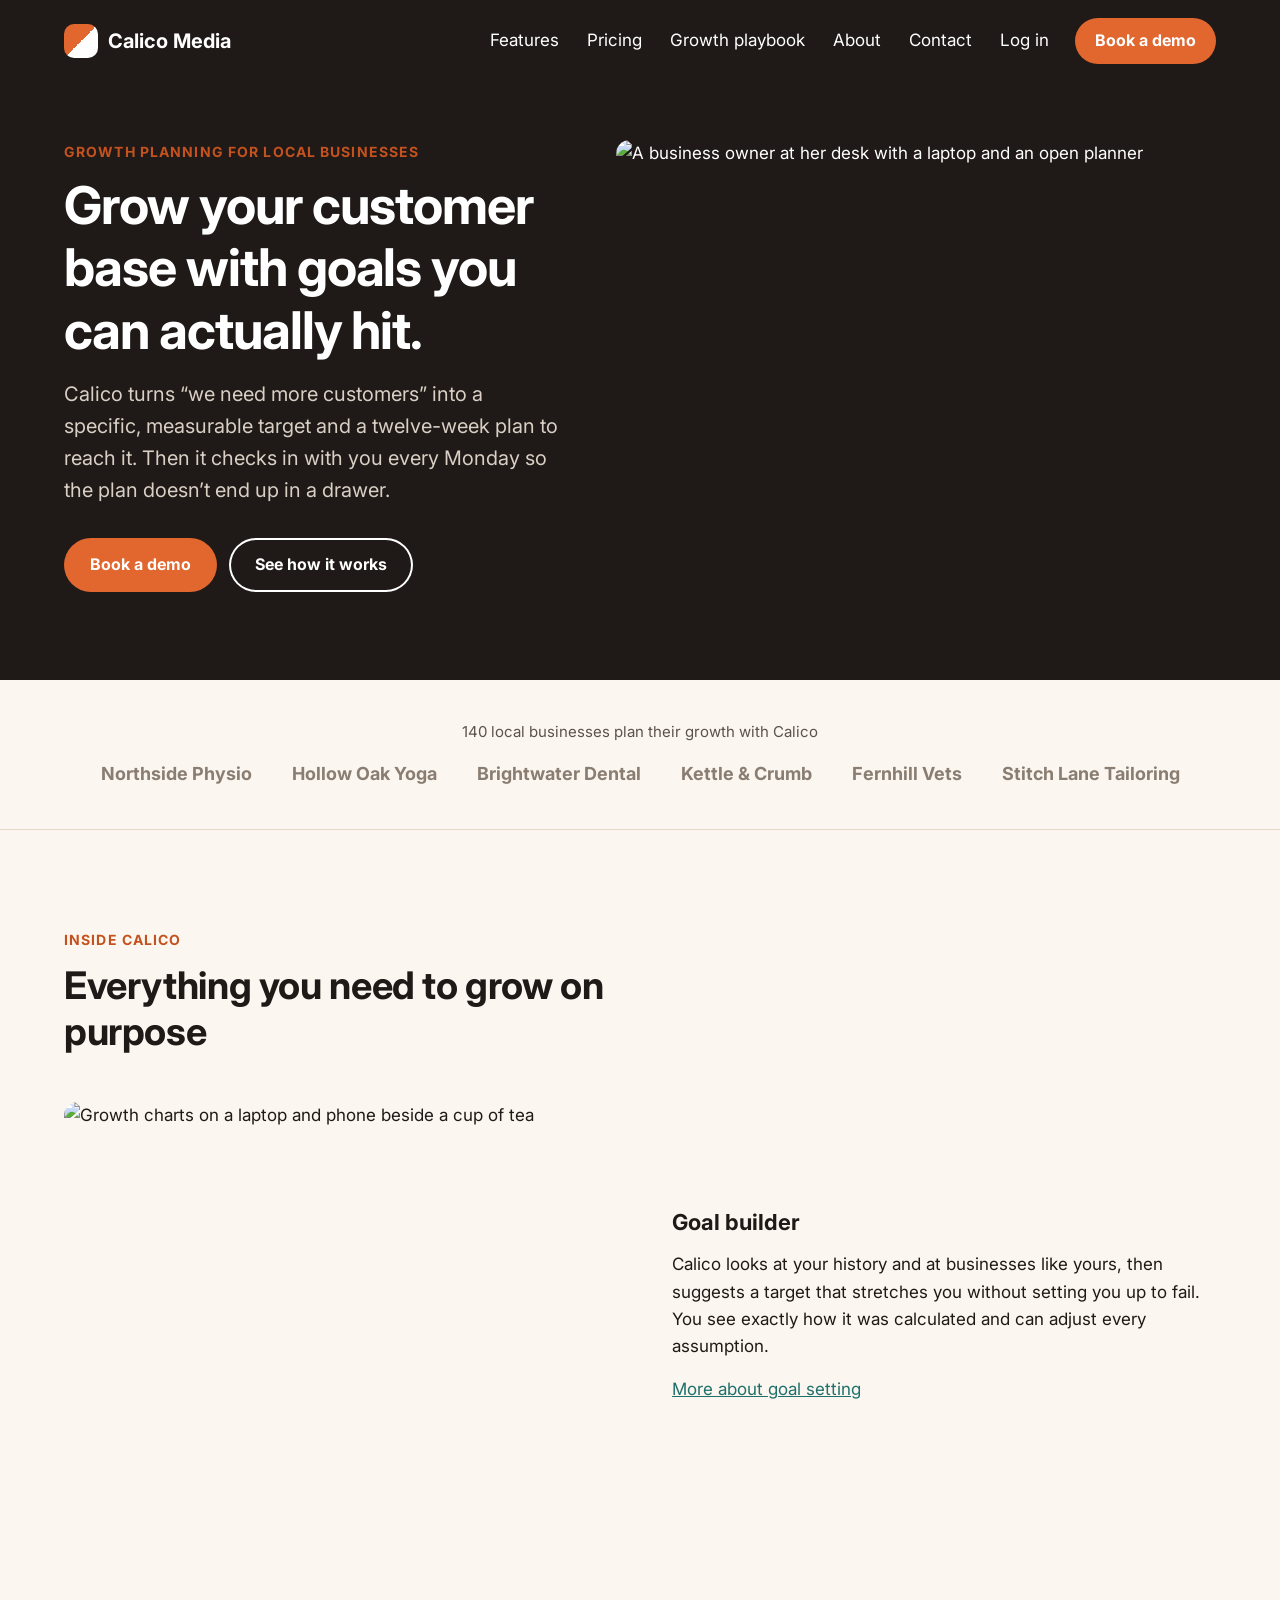
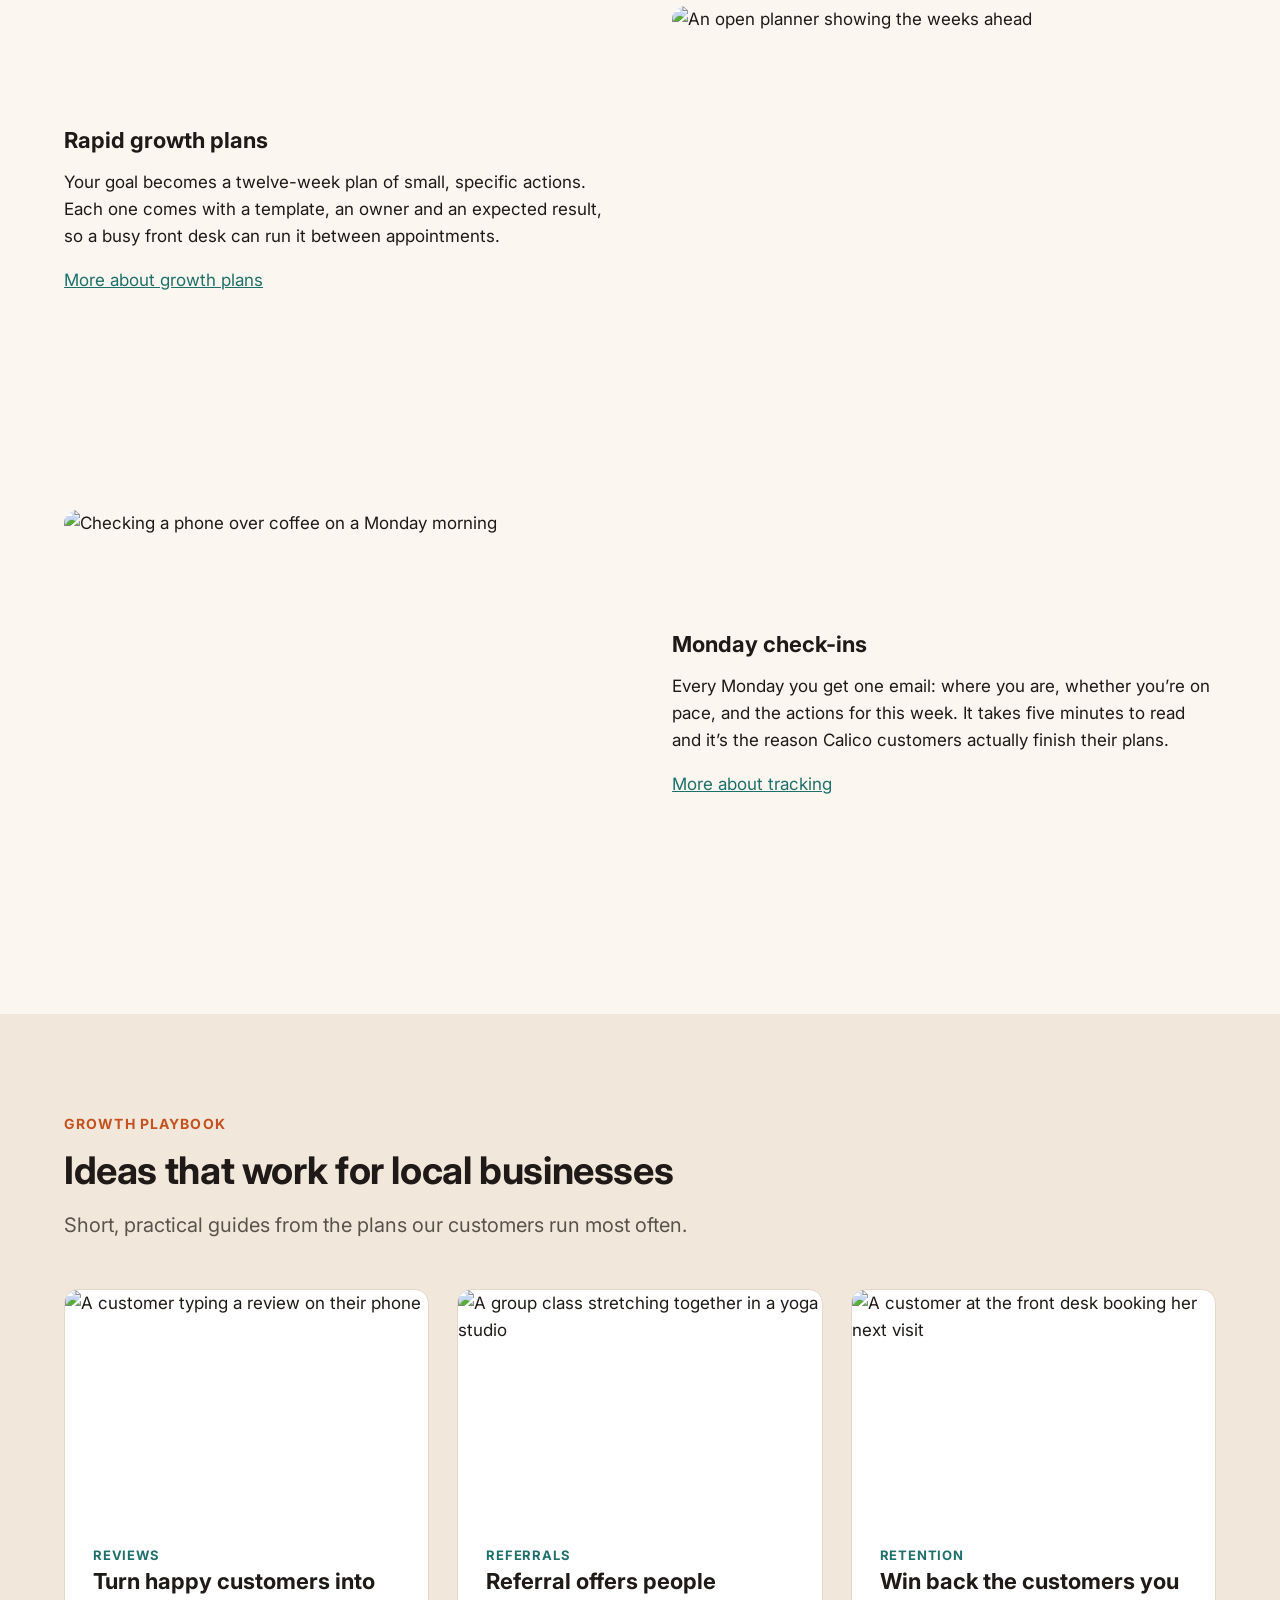
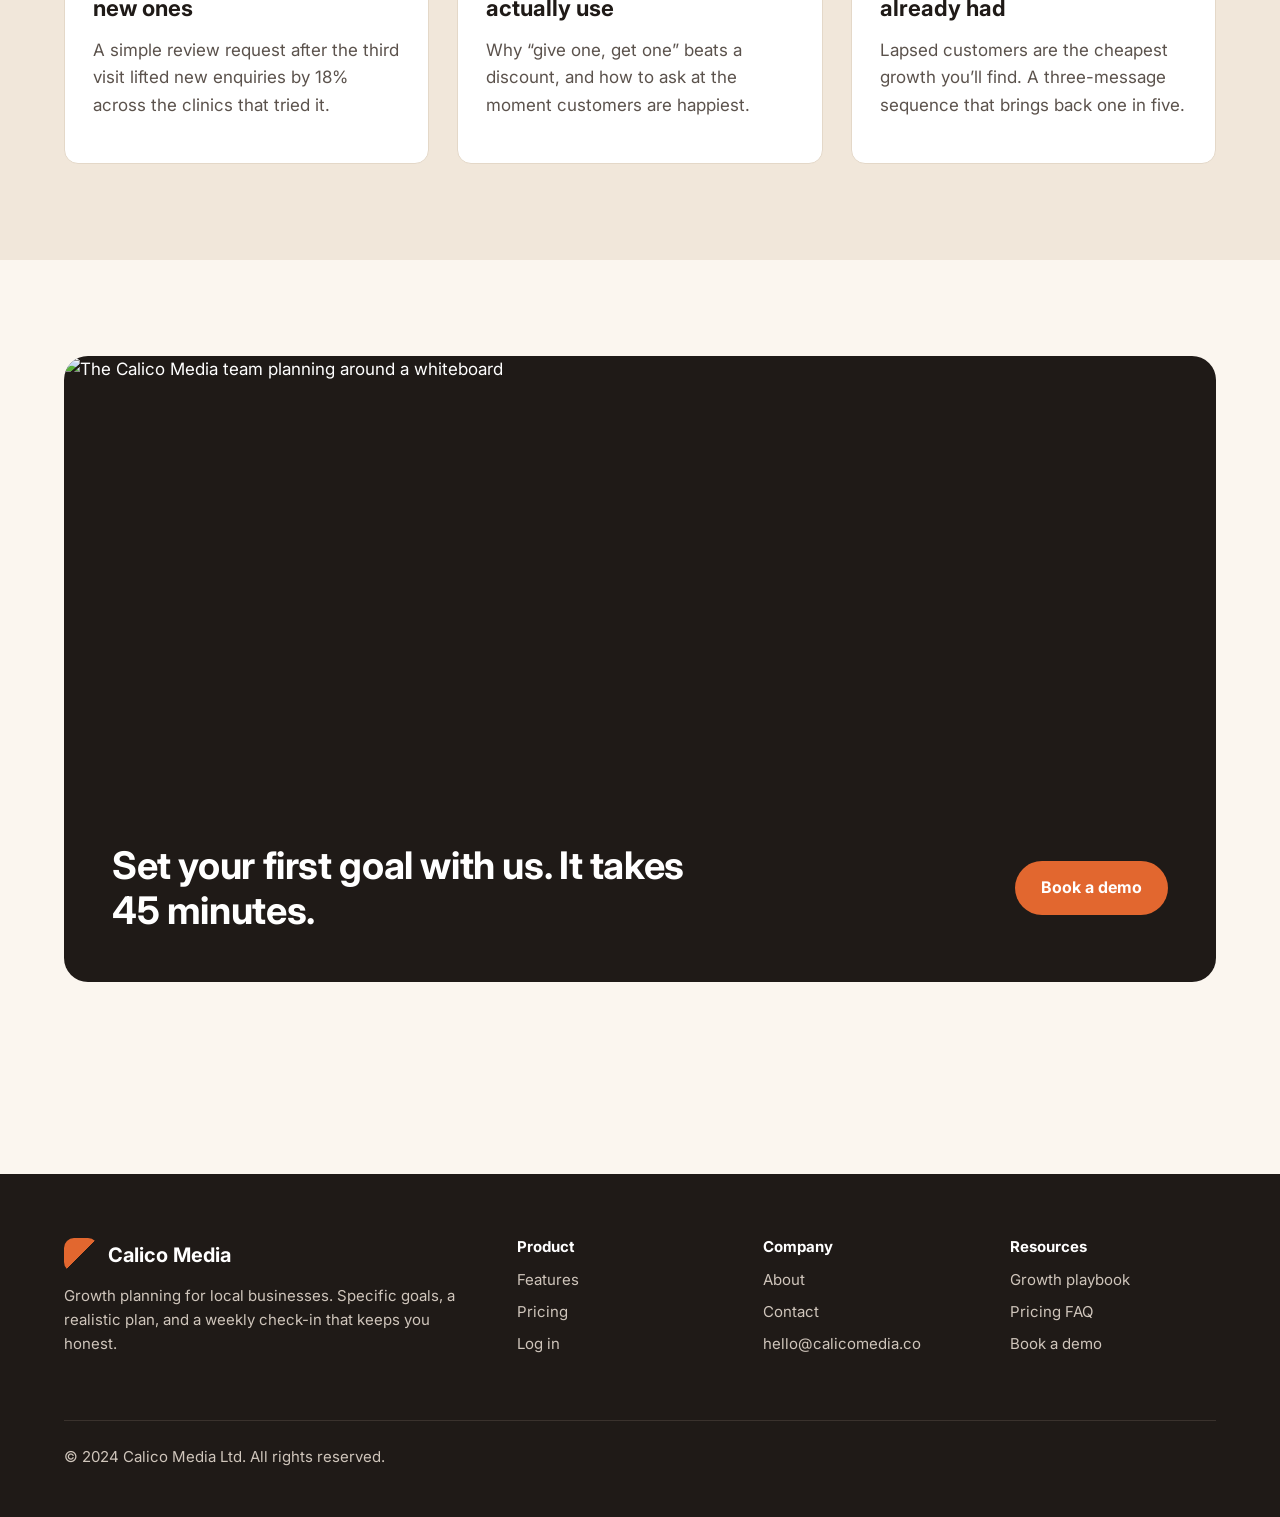
==== public/index.html @ ca972886 "fixed responsive" ====
<!DOCTYPE html>
<html lang="en">

<head>
  <meta charset="utf-8">
  <meta name="viewport" content="width=device-width, initial-scale=1">
  <title>Calico Media | Growth planning for local businesses</title>
  <meta name="description"
    content="Calico helps local businesses grow their customer base with specific, measurable, realistic goals and a rapid growth plan you can run every week.">
  <link rel="preconnect" href="https://fonts.googleapis.com">
  <link rel="preconnect" href="https://fonts.gstatic.com" crossorigin>
  <link href="https://fonts.googleapis.com/css2?family=Inter:wght@100;200;300;400;500;600;700;800;900&display=swap"
    rel="stylesheet">
  <link rel="stylesheet" href="css/styles.css">
</head>

<body>
  <header class="site-header site-header--home">
    <div class="container">
      <a class="logo" href="index.html"><span class="logo-mark"></span>Calico Media</a>
      <nav aria-label="Main">
        <ul class="nav-links">
          <li><a href="features.html">Features</a></li>
          <li><a href="pricing.html">Pricing</a></li>
          <li><a href="#playbook">Growth playbook</a></li>
          <li><a href="about.html">About</a></li>
          <li><a href="contact.html">Contact</a></li>
          <li><a href="https://app.calicomedia.co/login">Log in</a></li>
          <li><a class="btn" href="contact.html">Book a demo</a></li>
        </ul>
        <button class="btn__menu" onclick="openMenu()">
          <svg xmlns="http://www.w3.org/2000/svg" width="24" height="24" viewBox="0 0 24 24" fill="none"
            stroke="currentColor" stroke-width="2" stroke-linecap="round" stroke-linejoin="round"
            class="btn__menu--svg">
            <line x1="3" y1="12" x2="21" y2="12"></line>
            <line x1="3" y1="6" x2="21" y2="6"></line>
            <line x1="3" y1="18" x2="21" y2="18"></line>
          </svg>
        </button>
      </nav>
      <div class="menu">
        <button class="btn__menu btn__menu--close" onclick="closeMenu()">
          <svg xmlns="http://www.w3.org/2000/svg" width="24" height="24" viewBox="0 0 24 24" fill="none"
            stroke="currentColor" stroke-width="2" stroke-linecap="round" stroke-linejoin="round"
            class="light___StyledCloseIcon-lj69nl-14 fASujC">
            <line x1="18" y1="6" x2="6" y2="18"></line>
            <line x1="6" y1="6" x2="18" y2="18"></line>
          </svg>
        </button>
        <div class="menu__links">
          <a href="#Features" class="menu__link" onclick="closeMenu()">Features</a>
          <a href="#pricing" class="menu__link" onclick="closeMenu()">Pricing</a>
          <a href="#playbook" class="menu__link" onclick="closeMenu()">Growth playbook</a>
          <a href="#contact__us" class="menu__link" onclick="closeMenu()">Contact</a>
          <a href="https://app.calicomedia.co/login" class="menu__link" onclick="closeMenu()">Log in</a>
          <a href="#Book a demo" class="menu__link menu__link--primary" onclick="closeMenu()">Book a demo</a>
        </div>
        </nav>
      </div>
  </header>

  <main>
    <section class="hero">
      <div class="container hero-inner">
        <div class="hero-text">
          <span class="eyebrow">Growth planning for local businesses</span>
          <h1>Grow your customer base with goals you can actually hit.</h1>
          <p class="lead">Calico turns &ldquo;we need more customers&rdquo; into a specific, measurable target and a
            twelve-week plan to reach it. Then it checks in with you every Monday so the plan doesn&rsquo;t end up in a
            drawer.</p>
          <div class="hero-actions">
            <a class="btn" href="contact.html">Book a demo</a>
            <a class="btn btn--ghost" href="features.html">See how it works</a>
          </div>
        </div>
        <div class="hero-media">
          <img class="hero-image" src="images/hero-weekly-plan.jpg"
            alt="A business owner at her desk with a laptop and an open planner">
        </div>
      </div>
    </section>

    <section class="trust">
      <div class="container">
        <p>140 local businesses plan their growth with Calico</p>
        <ul class="trust-list">
          <li>Northside Physio</li>
          <li>Hollow Oak Yoga</li>
          <li>Brightwater Dental</li>
          <li>Kettle &amp; Crumb</li>
          <li>Fernhill Vets</li>
          <li>Stitch Lane Tailoring</li>
        </ul>
      </div>
    </section>

    <section class="section">
      <div class="container">
        <div class="section-intro">
          <span class="eyebrow">Inside Calico</span>
          <h2>Everything you need to grow on purpose</h2>
        </div>

        <div class="feature-row">
          <div class="feature-media">
            <img src="images/feature-goal-builder.jpg" alt="Growth charts on a laptop and phone beside a cup of tea">
          </div>
          <div>
            <h3>Goal builder</h3>
            <p>Calico looks at your history and at businesses like yours, then suggests a target that stretches you
              without setting you up to fail. You see exactly how it was calculated and can adjust every assumption.</p>
            <a href="features.html">More about goal setting</a>
          </div>
        </div>

        <div class="feature-row feature-row--reverse">
          <div class="feature-media">
            <img src="images/feature-growth-plan.jpg" alt="An open planner showing the weeks ahead">
          </div>
          <div>
            <h3>Rapid growth plans</h3>
            <p>Your goal becomes a twelve-week plan of small, specific actions. Each one comes with a template, an owner
              and an expected result, so a busy front desk can run it between appointments.</p>
            <a href="features.html">More about growth plans</a>
          </div>
        </div>

        <div class="feature-row">
          <div class="feature-media">
            <img src="images/feature-monday-checkin.jpg" alt="Checking a phone over coffee on a Monday morning">
          </div>
          <div>
            <h3>Monday check-ins</h3>
            <p>Every Monday you get one email: where you are, whether you&rsquo;re on pace, and the actions for this
              week. It takes five minutes to read and it&rsquo;s the reason Calico customers actually finish their
              plans.</p>
            <a href="features.html">More about tracking</a>
          </div>
        </div>
      </div>
    </section>

    <section class="section section--sand" id="playbook">
      <div class="container">
        <div class="section-intro">
          <span class="eyebrow">Growth playbook</span>
          <h2>Ideas that work for local businesses</h2>
          <p class="lead">Short, practical guides from the plans our customers run most often.</p>
        </div>
        <div class="playbook-grid">
          <article class="card">
            <img src="images/playbook-reviews.jpg" alt="A customer typing a review on their phone">
            <div class="card-body">
              <span class="card-tag">Reviews</span>
              <h3>Turn happy customers into new ones</h3>
              <p>A simple review request after the third visit lifted new enquiries by 18% across the clinics that tried
                it.</p>
            </div>
          </article>
          <article class="card">
            <img src="images/playbook-referrals.jpg" alt="A group class stretching together in a yoga studio">
            <div class="card-body">
              <span class="card-tag">Referrals</span>
              <h3>Referral offers people actually use</h3>
              <p>Why &ldquo;give one, get one&rdquo; beats a discount, and how to ask at the moment customers are
                happiest.</p>
            </div>
          </article>
          <article class="card">
            <img src="images/playbook-rebooking.jpg" alt="A customer at the front desk booking her next visit">
            <div class="card-body">
              <span class="card-tag">Retention</span>
              <h3>Win back the customers you already had</h3>
              <p>Lapsed customers are the cheapest growth you&rsquo;ll find. A three-message sequence that brings back
                one in five.</p>
            </div>
          </article>
        </div>
      </div>
    </section>

    <section class="section">
      <div class="container">
        <div class="cta-band">
          <img src="images/team-workshop.jpg" alt="The Calico Media team planning around a whiteboard">
          <div class="cta-body">
            <h2>Set your first goal with us. It takes 45 minutes.</h2>
            <a class="btn" href="contact.html">Book a demo</a>
          </div>
        </div>
      </div>
    </section>
  </main>

  <footer class="site-footer">
    <div class="container">
      <div class="footer-grid">
        <div>
          <a class="logo" href="index.html"><span class="logo-mark"></span>Calico Media</a>
          <p>Growth planning for local businesses. Specific goals, a realistic plan, and a weekly check-in that keeps
            you honest.</p>
        </div>
        <div>
          <h4>Product</h4>
          <ul>
            <li><a href="features.html">Features</a></li>
            <li><a href="pricing.html">Pricing</a></li>
            <li><a href="https://app.calicomedia.co/login">Log in</a></li>
          </ul>
        </div>
        <div>
          <h4>Company</h4>
          <ul>
            <li><a href="about.html">About</a></li>
            <li><a href="contact.html">Contact</a></li>
            <li><a href="mailto:hello@calicomedia.co">hello@calicomedia.co</a></li>
          </ul>
        </div>
        <div>
          <h4>Resources</h4>
          <ul>
            <li><a href="index.html#playbook">Growth playbook</a></li>
            <li><a href="pricing.html#faq">Pricing FAQ</a></li>
            <li><a href="contact.html">Book a demo</a></li>
          </ul>
        </div>
      </div>
      <div class="footer-bottom">
        <p>&copy; 2024 Calico Media Ltd. All rights reserved.</p>
      </div>
    </div>
  </footer>
  <script src="js/contact.js"></script>
</body>
</html>
---- public/css/styles.css ----
/* Calico Media marketing site */

:root {
  --ink: #1f1a17;
  --ink-soft: #5b524c;
  --cream: #fbf6ef;
  --sand: #f1e7da;
  --white: #ffffff;
  --orange: #e2672f;
  --orange-dark: #c4521f;
  --teal: #1f6f6b;
  --line: #e4d8c8;
  --radius: 14px;
}

*,
*::before,
*::after {
  box-sizing: border-box;
}

body {
  margin: 0;
  font-family:
    "Inter",
    -apple-system,
    BlinkMacSystemFont,
    "Segoe UI",
    sans-serif;
  font-weight: 400;
  font-size: 17px;
  line-height: 1.6;
  color: var(--ink);
  background: var(--cream);
}

h1,
h2,
h3,
h4 {
  font-weight: 700;
  line-height: 1.2;
  margin: 0 0 16px;
}

h1 {
  font-size: 52px;
  letter-spacing: -0.02em;
}

h2 {
  font-size: 38px;
  letter-spacing: -0.01em;
}

h3 {
  font-size: 22px;
}

p {
  margin: 0 0 16px;
}

a {
  color: var(--teal);
}

img {
  max-width: 100%;
}

.container {
  max-width: 1200px;
  margin: 0 auto;
  padding: 0 24px;
}

.section {
  padding: 96px 0;
}

.section--sand {
  background: var(--sand);
}

.eyebrow {
  display: inline-block;
  font-size: 14px;
  font-weight: 700;
  letter-spacing: 0.08em;
  text-transform: uppercase;
  color: var(--orange-dark);
  margin-bottom: 12px;
}

.lead {
  font-size: 20px;
  color: var(--ink-soft);
  max-width: 640px;
}

.section-intro {
  max-width: 680px;
  margin-bottom: 48px;
}

.btn {
  display: inline-block;
  padding: 14px 26px;
  border-radius: 999px;
  background: var(--orange);
  color: var(--white);
  font-weight: 700;
  text-decoration: none;
  border: 0;
  font-size: 16px;
  font-family: inherit;
  cursor: pointer;
}

.btn:hover {
  background: var(--orange-dark);
}

.btn--ghost {
  background: transparent;
  color: inherit;
  box-shadow: inset 0 0 0 2px currentColor;
}

.btn--ghost:hover {
  background: rgba(255, 255, 255, 0.1);
}

/* Header */

.site-header {
  background: var(--white);
  border-bottom: 1px solid var(--line);
}

.site-header .container {
  display: flex;
  flex-wrap: wrap;
  align-items: center;
  justify-content: space-between;
  gap: 12px 32px;
  padding-top: 18px;
  padding-bottom: 18px;
}

.logo {
  display: flex;
  align-items: center;
  gap: 10px;
  flex-shrink: 0;
  font-size: 20px;
  font-weight: 700;
  color: var(--ink);
  text-decoration: none;
}

.logo-mark {
  width: 34px;
  height: 34px;
  border-radius: 10px;
  background: linear-gradient(
    135deg,
    var(--orange) 0%,
    var(--orange) 50%,
    var(--ink) 50%,
    var(--ink) 100%
  );
}

.nav-links {
  display: flex;
  flex-wrap: wrap;
  align-items: center;
  gap: 8px 28px;
  list-style: none;
  margin: 0;
  padding: 0;
}

.nav-links a {
  color: var(--ink);
  text-decoration: none;
}

.nav-links a:hover,
.nav-links a[aria-current="page"] {
  color: var(--orange-dark);
}

.site-header--home {
  background: var(--ink);
  border-bottom: 0;
}

.site-header--home .logo,
.site-header--home .nav-links a {
  color: var(--white);
}

.site-header--home .logo-mark {
  background: linear-gradient(
    135deg,
    var(--orange) 0%,
    var(--orange) 50%,
    var(--white) 50%,
    var(--white) 100%
  );
}

.site-header--home .container {
  flex-wrap: nowrap;
}

.site-header--home nav {
  min-width: 0;
}

.site-header--home .nav-links {
  flex-wrap: wrap;
  gap: 0;
}

.site-header--home .nav-links li {
  min-width: 0;
}

.site-header--home .nav-links a {
  display: block;
  padding: 0 14px;
  white-space: nowrap;
}

.site-header--home .nav-links li:last-child {
  flex-shrink: 0;
}

.site-header--home .nav-links .btn {
  margin-left: 12px;
  padding: 10px 20px;
}

/* Home hero */

.hero {
  background: var(--ink);
  color: var(--white);
  padding: 56px 0 88px;
}

.hero-inner {
  display: flex;
  align-items: center;
  gap: 56px;
}

.hero-text {
  flex: 1;
}

.hero-text .lead {
  color: #d9cfc5;
}

.hero-actions {
  display: flex;
  flex-wrap: wrap;
  gap: 12px;
  margin-top: 32px;
}

.hero-media {
  width: 600px;
  flex-shrink: 0;
}

.hero-image {
  width: 100%;
  aspect-ratio: 4 / 3;
  object-fit: cover;
  border-radius: var(--radius);
  display: block;
}

/* Trust strip */

.trust {
  padding: 40px 0;
  border-bottom: 1px solid var(--line);
  text-align: center;
}

.trust p {
  color: var(--ink-soft);
  font-size: 15px;
}

.trust-list {
  display: flex;
  flex-wrap: wrap;
  justify-content: center;
  gap: 12px 40px;
  list-style: none;
  margin: 0;
  padding: 0;
  font-weight: 700;
  font-size: 18px;
  color: #8a7d72;
}

/* Steps */

.steps {
  display: grid;
  grid-template-columns: repeat(auto-fit, minmax(240px, 1fr));
  gap: 24px;
}

.step {
  background: var(--white);
  border: 1px solid var(--line);
  border-radius: var(--radius);
  padding: 32px;
}

.step-number {
  display: inline-flex;
  align-items: center;
  justify-content: center;
  width: 40px;
  height: 40px;
  border-radius: 50%;
  background: var(--sand);
  color: var(--orange-dark);
  font-weight: 700;
  margin-bottom: 16px;
}

/* Check list */

.check-list {
  list-style: none;
  margin: 24px 0 0;
  padding: 0;
}

.check-list li {
  position: relative;
  padding-left: 32px;
  margin-bottom: 14px;
}

.check-list li::before {
  content: "";
  position: absolute;
  left: 0;
  top: 6px;
  width: 16px;
  height: 16px;
  border-radius: 50%;
  background: var(--teal);
  box-shadow: inset 0 0 0 4px #cfe6e4;
}

/* FAQ */

.faq {
  max-width: 820px;
}

.faq details {
  border-top: 1px solid var(--line);
  padding: 20px 0;
}

.faq details:last-child {
  border-bottom: 1px solid var(--line);
}

.faq summary {
  font-weight: 700;
  font-size: 19px;
  cursor: pointer;
}

.faq details p {
  margin-top: 12px;
  color: var(--ink-soft);
}

/* Feature rows */

.feature-row {
  display: grid;
  grid-template-columns: 1fr 1fr;
  gap: 64px;
  align-items: center;
  margin-bottom: 96px;
}

.feature-row:last-child {
  margin-bottom: 0;
}

.feature-row--reverse .feature-media {
  order: 2;
}

.feature-media img {
  display: block;
  width: 100%;
  aspect-ratio: 4 / 3;
  object-fit: cover;
  border-radius: var(--radius);
}

/* Playbook */

.playbook-grid {
  display: grid;
  grid-template-columns: repeat(auto-fit, minmax(260px, 1fr));
  gap: 28px;
}

/* Card grid */

.card-grid {
  display: grid;
  grid-template-columns: repeat(3, 1fr);
  gap: 28px;
}

.card {
  background: var(--white);
  border: 1px solid var(--line);
  border-radius: var(--radius);
  overflow: hidden;
}

.card img {
  display: block;
  width: 100%;
  aspect-ratio: 16 / 10;
  object-fit: cover;
}

.card-body {
  padding: 24px 28px 28px;
}

.card-body p {
  color: var(--ink-soft);
}

.card-tag {
  font-size: 13px;
  font-weight: 700;
  text-transform: uppercase;
  letter-spacing: 0.06em;
  color: var(--teal);
}

.icon-dot {
  width: 44px;
  height: 44px;
  border-radius: 12px;
  background: var(--sand);
  margin-bottom: 18px;
  position: relative;
}

.icon-dot::after {
  content: "";
  position: absolute;
  inset: 13px;
  border-radius: 50%;
  background: var(--orange);
}

/* CTA band */

.cta-band {
  background: var(--ink);
  color: var(--white);
  border-radius: 24px;
  overflow: hidden;
}

.cta-band img {
  display: block;
  width: 100%;
  aspect-ratio: 21 / 8;
  object-fit: cover;
}

.cta-body {
  padding: 48px;
  display: flex;
  flex-wrap: wrap;
  align-items: center;
  justify-content: space-between;
  gap: 24px;
}

.cta-body h2 {
  margin: 0;
  max-width: 620px;
}

/* Page header (inner pages) */

.page-header {
  padding: 80px 0 56px;
  border-bottom: 1px solid var(--line);
}

/* Pricing */

.pricing-grid {
  display: grid;
  grid-template-columns: repeat(auto-fit, minmax(260px, 1fr));
  gap: 24px;
  align-items: stretch;
}

.pricing-card {
  background: var(--white);
  border: 1px solid var(--line);
  border-radius: var(--radius);
  padding: 36px 32px;
  display: flex;
  flex-direction: column;
}

.pricing-card--featured {
  border: 2px solid var(--orange);
  box-shadow: 0 24px 48px rgba(226, 103, 47, 0.14);
}

.plan-badge {
  align-self: flex-start;
  font-size: 13px;
  font-weight: 700;
  background: var(--orange);
  color: var(--white);
  border-radius: 999px;
  padding: 4px 12px;
  margin-bottom: 16px;
}

.price {
  font-size: 48px;
  font-weight: 700;
  margin: 8px 0 4px;
}

.price small {
  font-size: 17px;
  font-weight: 400;
  color: var(--ink-soft);
}

.pricing-card .check-list {
  flex: 1;
  margin-bottom: 28px;
}

.pricing-card .btn {
  text-align: center;
}

.pricing-note {
  margin-top: 32px;
  color: var(--ink-soft);
  font-size: 15px;
}

/* About */

.stats {
  display: grid;
  grid-template-columns: repeat(auto-fit, minmax(160px, 1fr));
  gap: 16px;
}

.stat {
  background: var(--white);
  border: 1px solid var(--line);
  border-radius: var(--radius);
  padding: 28px 20px;
}

.stat-number {
  display: block;
  font-size: 48px;
  font-weight: 700;
  color: var(--orange-dark);
}

.stat-label {
  display: block;
  font-size: 15px;
  color: var(--ink-soft);
}

.prose {
  max-width: 720px;
}

.team-grid {
  display: grid;
  grid-template-columns: repeat(auto-fit, minmax(220px, 1fr));
  gap: 24px;
}

.person {
  background: var(--white);
  border: 1px solid var(--line);
  border-radius: var(--radius);
  padding: 28px;
}

.avatar {
  width: 56px;
  height: 56px;
  border-radius: 50%;
  background: var(--sand);
  color: var(--orange-dark);
  display: flex;
  align-items: center;
  justify-content: center;
  font-weight: 700;
  margin-bottom: 16px;
}

.person p {
  color: var(--ink-soft);
  font-size: 15px;
  margin: 0;
}

/* Contact */

.contact-layout {
  display: grid;
  grid-template-columns: 3fr 2fr;
  gap: 64px;
}

.contact-form label {
  display: block;
  font-weight: 700;
  margin-bottom: 6px;
}

.contact-form input,
.contact-form textarea {
  display: block;
  width: 100%;
  font: inherit;
  padding: 12px 14px;
  border: 1px solid var(--line);
  border-radius: 10px;
  background: var(--white);
  margin-bottom: 20px;
}

.contact-form textarea {
  min-height: 160px;
  resize: vertical;
}

.form-status {
  margin-top: 16px;
  font-weight: 700;
}

.form-status--success {
  color: var(--teal);
}

.form-status--error {
  color: #b3261e;
}

.contact-aside {
  background: var(--white);
  border: 1px solid var(--line);
  border-radius: var(--radius);
  padding: 32px;
  align-self: start;
}

.contact-aside h3 {
  font-size: 18px;
  margin-top: 24px;
  margin-bottom: 6px;
}

.contact-aside h3:first-child {
  margin-top: 0;
}

.contact-aside p {
  color: var(--ink-soft);
  margin: 0;
}

/* Footer */

.site-footer {
  background: var(--ink);
  color: #cfc5bb;
  padding: 64px 0 32px;
  margin-top: 96px;
  font-size: 15px;
}

.footer-grid {
  display: grid;
  grid-template-columns: 2fr 1fr 1fr 1fr;
  gap: 40px;
}

.site-footer h4 {
  color: var(--white);
  font-size: 15px;
  margin-bottom: 12px;
}

.site-footer ul {
  list-style: none;
  margin: 0;
  padding: 0;
}

.site-footer li {
  margin-bottom: 8px;
}

.site-footer a {
  color: #cfc5bb;
  text-decoration: none;
}

.site-footer a:hover {
  color: var(--white);
}

.site-footer .logo {
  color: var(--white);
  margin-bottom: 12px;
}

.footer-bottom {
  border-top: 1px solid #3a322d;
  margin-top: 48px;
  padding-top: 24px;
}

@media (max-width: 768px) {
  h1 {
    font-size: 40px;
  }

  h2 {
    font-size: 30px;
  }

  .section {
    padding: 64px 0;
  }

  .feature-row {
    grid-template-columns: 1fr;
    gap: 32px;
    margin-bottom: 64px;
  }

  .feature-row--reverse .feature-media {
    order: 0;
  }

  .card-grid {
    grid-template-columns: repeat(2, 1fr);
  }

  .contact-layout {
    grid-template-columns: 1fr;
    gap: 40px;
  }

  .footer-grid {
    grid-template-columns: 1fr 1fr;
  }
}

@media (max-width: 480px) {
  h1 {
    font-size: 34px;
  }

  .card-grid {
    grid-template-columns: 1fr;
  }

  .cta-body {
    padding: 32px 24px;
  }

  .footer-grid {
    grid-template-columns: 1fr;
  }
}

.btn__menu {
  background-color: transparent;
  border: none;
  display: none;
  cursor: pointer;
  transition: all 300ms ease;
  color: #c4521f;
}

.btn__menu--svg:hover {
  filter: invert(26%) sepia(94%) saturate(7476%) hue-rotate(261deg)
    brightness(94%) contrast(115%);
}
.menu {
  position: fixed;
  top: 0;
  right: 0;
  width: 100vw;
  height: 100vh;
  background-color: var(--ink);
  display: flex;
  flex-direction: column;
  justify-content: center;
  align-items: center;
  z-index: 999;

  visibility: hidden;
  opacity: 0;
  transform: translateX(100%);
  transition: all 0.3s ease-in-out;
}

/* 2. Shown when the body has the .menu--open class */
body.menu--open {
  overflow: hidden;
}

body.menu--open .menu {
  visibility: visible;
  opacity: 1;
  transform: translateX(0);
}

.btn__menu--close {
  position: fixed;
  top: 24px;
  right: 24px;
  background: transparent;
  border: none;
  cursor: pointer;
}

.btn__menu--close svg {
  color: var(--white);
}

.menu__links {
  list-style: none;
  padding: 0;
  margin: 0;
  display: flex;
  flex-direction: column;
  align-items: center;
  gap: 20px;
}

.menu__link {
  color: var(--white);
  font-size: 22px;
  font-weight: 600;
  text-decoration: none;
}

.menu__link--primary {
  color: #f7fafc;
  padding: 12px 32px;
  background: var(--orange);
  border-radius: 500px;
  border: none;
}
/* Enable hamburger button on mobile/tablet */
@media (max-width: 768px) {
  .nav-links {
    display: none;
  }
  .btn__menu {
    display: block;
  }
}
/* Enable hamburger button on mobile/tablet */
@media (max-width: 768px) {
  .nav-links {
    display: none;
  }
  .btn__menu {
    display: block;
  }
}
/* When the body has the class, show the menu */

@media (max-width: 768px) {
  h1 {
    font-size: 40px;
    flex-wrap: wrap;
  }
  p {
    font-size: 16px;
  }

  h2 {
    font-size: 30px;
  }

  .section {
    padding: 64px 0;
  }

  .feature-row {
    grid-template-columns: 1fr;
    gap: 32px;
    margin-bottom: 64px;
  }

  .feature-row--reverse .feature-media {
    order: 0;
  }

  .card-grid {
    grid-template-columns: repeat(2, 1fr);
  }

  .contact-layout {
    grid-template-columns: 1fr;
    gap: 40px;
  }

  .footer-grid {
    grid-template-columns: 1fr 1fr;
  }
  .hero-inner {
    flex-direction: column-reverse;
    gap: 32px;
    overflow: hidden;
  }
  .hero-image {
    object-fit: scale-down;
    max-width: 100%;
    flex-shrink: 1;
    aspect-ratio: 16 /9;
    object-fit: cover;
  }
  .nav-links {
    display: none;
  }
  .btn__menu {
    display: block;
  }
  .playbook-grid {
    display: flex;
    flex-direction: column;
    gap: 28px;
  }

  .menu--open {
    max-height: 100vh;
    overflow-y: hidden;
    display: block;
    align-items: center;
  }
  /* 1. Hide the menu by default on mobile */
  .menu {
    display: none;
  }

  /* 2. Show the menu when the body has the 'menu--open' class */
  body.menu--open .menu {
    display: block; /* Or 'flex' depending on your layout */
  }
  /* --- Mobile Menu Styles --- */

  .btn__menu {
    background-color: transparent;
    border: none;
    display: none;
    cursor: pointer;
    transition: all 300ms ease;
  }

  .btn__menu--svg:hover {
    filter: invert(26%) sepia(94%) saturate(7476%) hue-rotate(261deg)
      brightness(94%) contrast(115%);
  }

  /* 1. The menu container hidden by default */
  .menu {
    position: fixed;
    top: 0;
    right: 0;
    width: 100vw;
    height: 100vh;
    background-color: var(--ink); /* Matches your dark theme */
    display: flex;
    flex-direction: column;
    justify-content: center;
    align-items: center;
    z-index: 999;

    /* Hidden state */
    visibility: hidden;
    opacity: 0;
    transform: translateX(100%);
    transition: all 0.3s ease-in-out;
  }

  /* 2. Shown when the body has the .menu--open class */
  body.menu--open {
    overflow: hidden; /* Prevents background scrolling when menu is open */
  }

  body.menu--open .menu {
    visibility: visible;
    opacity: 1;
    transform: translateX(0);
  }

  .menu__links {
    list-style: none;
    padding: 0;
    margin: 0;
    display: flex;
    flex-direction: column;
    align-items: center;
    gap: 20px;
  }

  .menu__link {
    color: var(--white);
    font-size: 22px;
    font-weight: 600;
    text-decoration: none;
  }

  /* Enable hamburger button only on mobile/tablet */
  @media (max-width: 768px) {
    .nav-links {
      display: none;
    }
    .btn__menu {
      display: block;
    }
  }
}

@media (max-width: 480px) {
  h1 {
    font-size: 24px;
    flex-wrap: wrap;
  }
  p {
    font-size: 16px;
  }

  .card-grid {
    grid-template-columns: 1fr;
  }

  .cta-body {
    padding: 32px 24px;
  }

  .footer-grid {
    grid-template-columns: 1fr;
  }
  .hero-inner {
    gap: 24px;
    flex-direction: column-reverse;
    overflow: hidden;
  }
  .hero-image,
  .hero-media {
    object-fit: scale-down;
    max-width: 100%;
    flex-shrink: 1;
  }
  .nav-links {
    display: none;
  }

  .playbook-grid {
    display: flex;
    flex-direction: column;
    gap: 28px;
  }
  body.menu--open .menu {
    display: block;
  }

  /* 2. Show the menu when the body has the 'menu--open' class */
  .menu--open .menu {
    display: block; /* Or 'flex' depending on your layout */
  }
  /* --- Mobile Menu Styles --- */

  .btn__menu {
    background-color: transparent;
    border: none;
    display: none;
    cursor: pointer;
    transition: all 300ms ease;
  }

  .btn__menu--svg:hover {
    filter: invert(26%) sepia(94%) saturate(7476%) hue-rotate(261deg)
      brightness(94%) contrast(115%);
    color: #e2672f;
  }

  /* 1. The menu container hidden by default */
  .menu {
    position: fixed;
    top: 0;
    right: 0;
    width: 100vw;
    height: 100vh;
    background-color: var(--ink); /* Matches your dark theme */
    display: flex;
    flex-direction: column;
    justify-content: center;
    align-items: center;
    z-index: 999;

    /* Hidden state */
    visibility: hidden;
    opacity: 0;
    transform: translateX(100%);
    transition: all 0.3s ease-in-out;
  }

  /* 2. Shown when the body has the .menu--open class */
  body.menu--open {
    overflow: hidden; /* Prevents background scrolling when menu is open */
  }

  body.menu--open .menu {
    visibility: visible;
    opacity: 1;
    transform: translateX(0);
  }

  .btn__menu--close {
    position: fixed;
    top: 24px;
    right: 24px;
    background: transparent;
    border: none;
    font-size: 24px;
    color: var(--white);
    cursor: pointer;
  }

  .menu__links {
    list-style: none;
    padding: 0;
    margin: 0;
    display: flex;
    flex-direction: column;
    align-items: center;
    gap: 20px;
  }

  .menu__link {
    color: var(--white);
    font-size: 22px;
    font-weight: 600;
    text-decoration: none;
  }

  /* Enable hamburger button only on mobile/tablet */
  @media (max-width: 768px) {
    .nav-links {
      display: none;
    }
    .btn__menu {
      display: block;
    }
  }
}
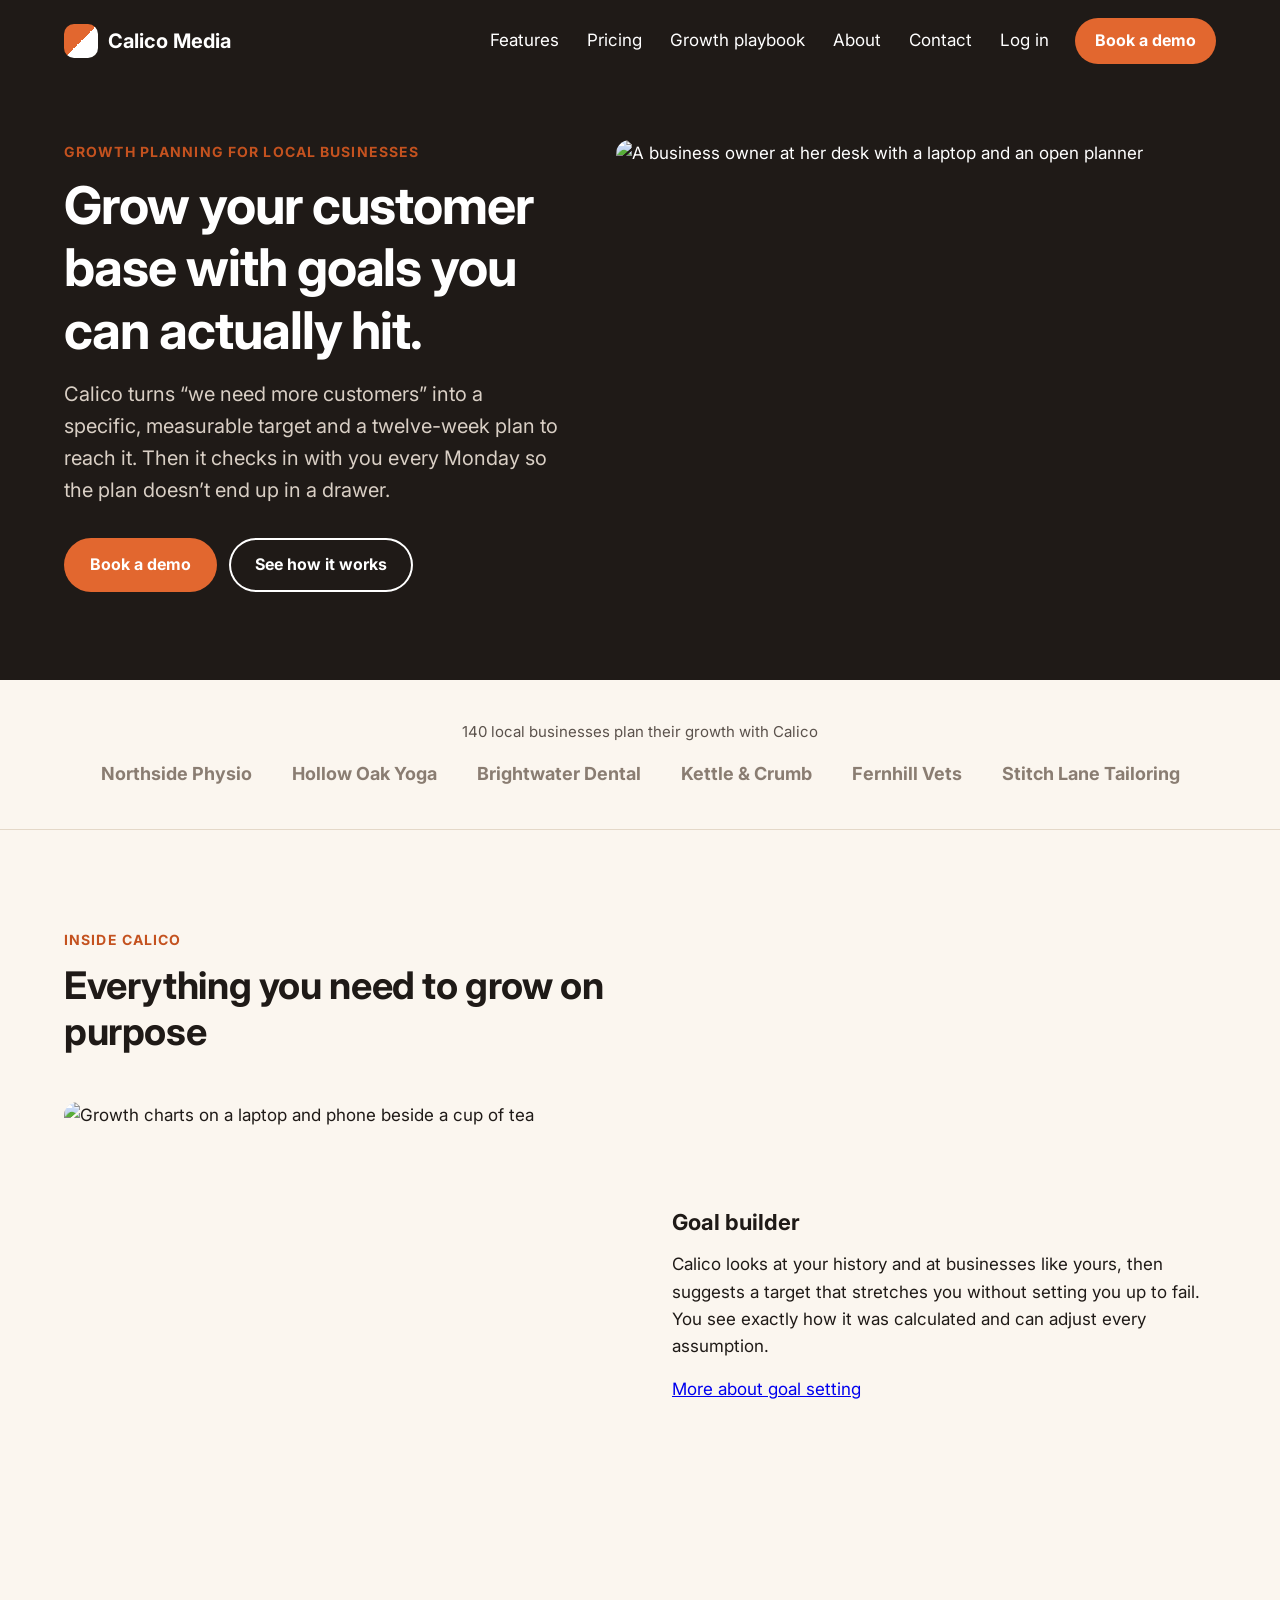
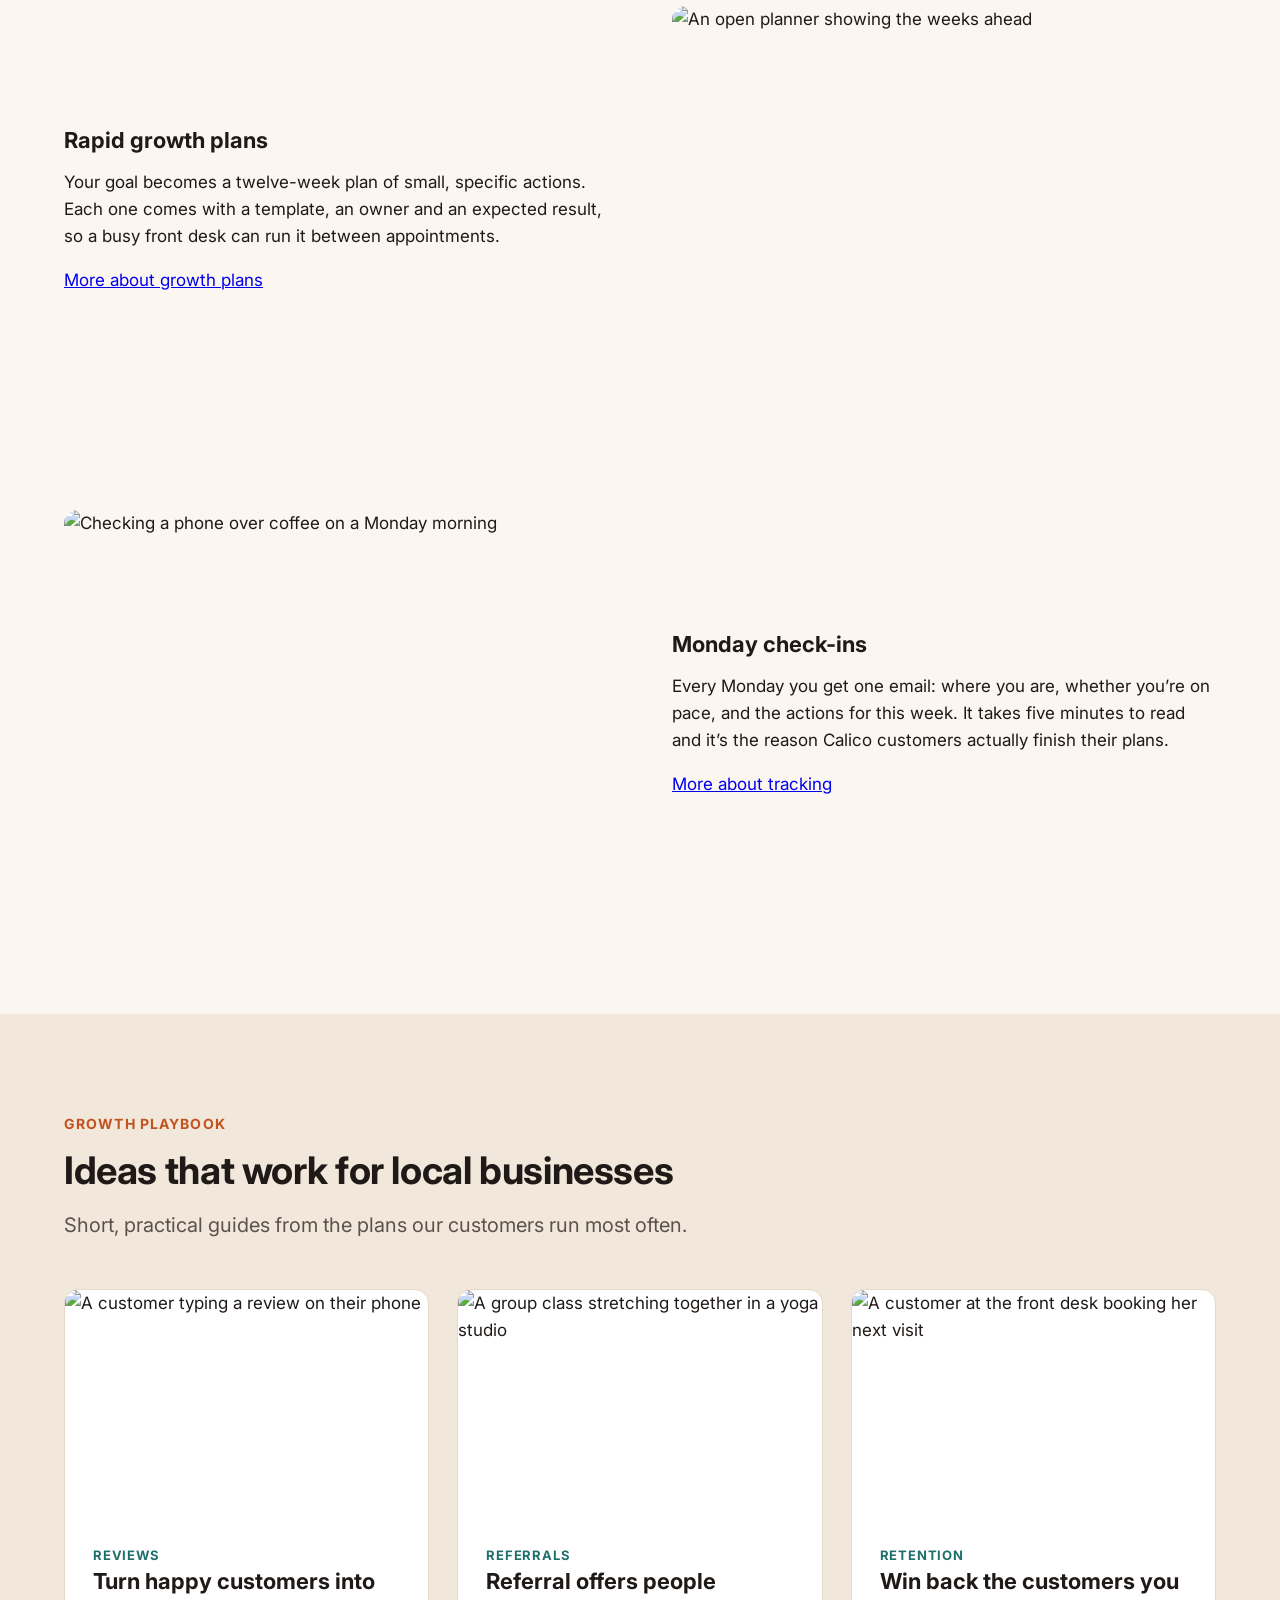
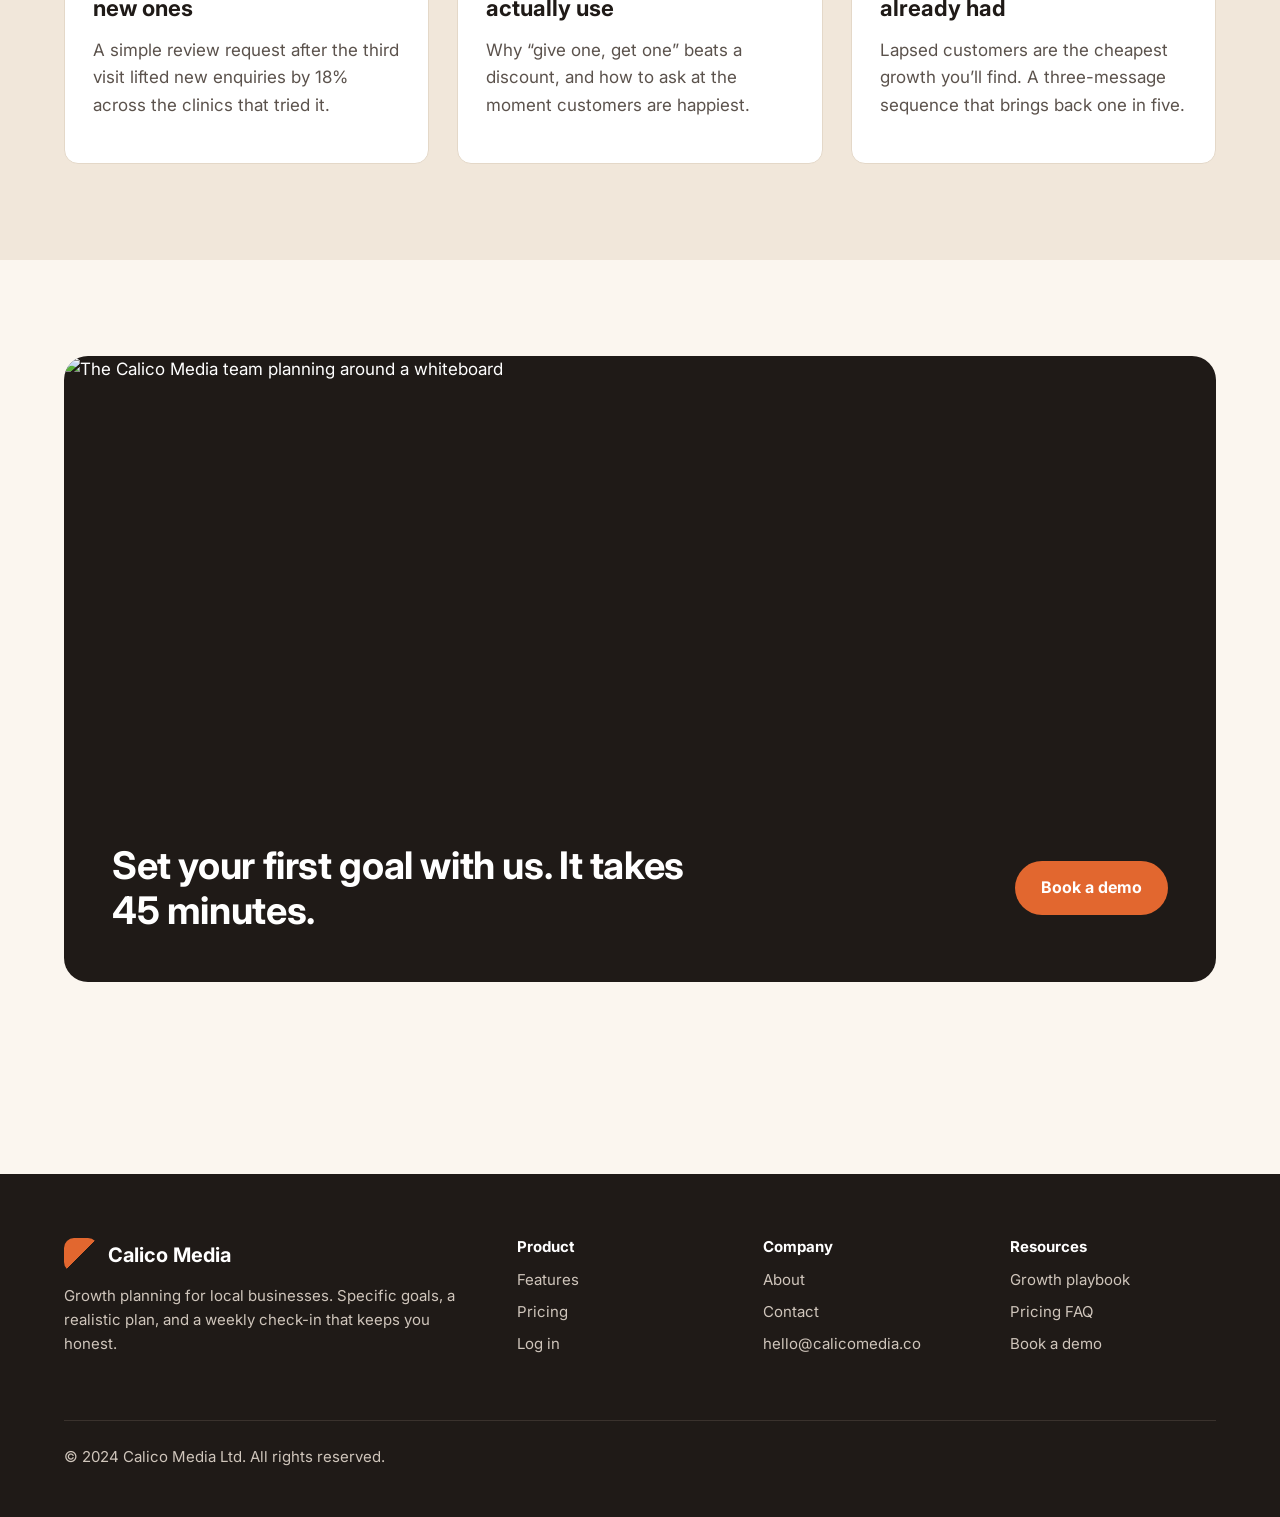
==== commit 958faabe: "fix mentor req. 11/23" ====
--- a/public/index.html
+++ b/public/index.html
@@ -22,7 +22,7 @@
         <ul class="nav-links">
           <li><a href="features.html">Features</a></li>
           <li><a href="pricing.html">Pricing</a></li>
-          <li><a href="#playbook">Growth playbook</a></li>
+          <li><a href="index.html#playbook">Growth playbook</a></li>
           <li><a href="about.html">About</a></li>
           <li><a href="contact.html">Contact</a></li>
           <li><a href="https://app.calicomedia.co/login">Log in</a></li>
@@ -48,12 +48,12 @@
           </svg>
         </button>
         <div class="menu__links">
-          <a href="#Features" class="menu__link" onclick="closeMenu()">Features</a>
-          <a href="#pricing" class="menu__link" onclick="closeMenu()">Pricing</a>
+          <a href="features.html" class="menu__link" onclick="closeMenu()">Features</a>
+          <a href="pricing.html" class="menu__link" onclick="closeMenu()">Pricing</a>
           <a href="#playbook" class="menu__link" onclick="closeMenu()">Growth playbook</a>
-          <a href="#contact__us" class="menu__link" onclick="closeMenu()">Contact</a>
-          <a href="https://app.calicomedia.co/login" class="menu__link" onclick="closeMenu()">Log in</a>
-          <a href="#Book a demo" class="menu__link menu__link--primary" onclick="closeMenu()">Book a demo</a>
+          <a href="contact.html" class="menu__link" onclick="closeMenu()">Contact</a>
+          <a href="https://app.calicomedia.co/login" onclick="closeMenu()">Log in</a></li>
+          <a href="contact.html" class="menu__link menu__link--primary" onclick="closeMenu()">Book a demo</a>
         </div>
         </nav>
       </div>
@@ -232,4 +232,5 @@
   </footer>
   <script src="js/contact.js"></script>
 </body>
+
 </html>
--- a/public/css/styles.css
+++ b/public/css/styles.css
@@ -17,6 +17,11 @@
 *::before,
 *::after {
   box-sizing: border-box;
+}
+
+html,
+body {
+  overflow-x: hidden;
 }
 
 body {
@@ -61,10 +66,6 @@
   margin: 0 0 16px;
 }
 
-a {
-  color: var(--teal);
-}
-
 img {
   max-width: 100%;
 }
@@ -183,6 +184,18 @@
   padding: 0;
 }
 
+.nav-links--feat,
+.nav-links--price {
+  display: flex;
+  flex-wrap: wrap;
+  align-items: center;
+  gap: 8px 28px;
+  list-style: none;
+  margin: 0;
+  padding: 0;
+  color: #000000;
+}
+
 .nav-links a {
   color: var(--ink);
   text-decoration: none;
@@ -261,6 +274,7 @@
 
 .hero-text {
   flex: 1;
+  min-width: 0;
 }
 
 .hero-text .lead {
@@ -277,14 +291,16 @@
 .hero-media {
   width: 600px;
   flex-shrink: 0;
+  overflow: hidden;
 }
 
 .hero-image {
+  max-width: 100%;
+  aspect-ratio: 4 / 3;
+  border-radius: var(--radius);
   width: 100%;
-  aspect-ratio: 4 / 3;
+  display: block;
   object-fit: cover;
-  border-radius: var(--radius);
-  display: block;
 }
 
 /* Trust strip */
@@ -763,60 +779,7 @@
   padding-top: 24px;
 }
 
-@media (max-width: 768px) {
-  h1 {
-    font-size: 40px;
-  }
-
-  h2 {
-    font-size: 30px;
-  }
-
-  .section {
-    padding: 64px 0;
-  }
-
-  .feature-row {
-    grid-template-columns: 1fr;
-    gap: 32px;
-    margin-bottom: 64px;
-  }
-
-  .feature-row--reverse .feature-media {
-    order: 0;
-  }
-
-  .card-grid {
-    grid-template-columns: repeat(2, 1fr);
-  }
-
-  .contact-layout {
-    grid-template-columns: 1fr;
-    gap: 40px;
-  }
-
-  .footer-grid {
-    grid-template-columns: 1fr 1fr;
-  }
-}
-
-@media (max-width: 480px) {
-  h1 {
-    font-size: 34px;
-  }
-
-  .card-grid {
-    grid-template-columns: 1fr;
-  }
-
-  .cta-body {
-    padding: 32px 24px;
-  }
-
-  .footer-grid {
-    grid-template-columns: 1fr;
-  }
-}
+/* Mobile drawer */
 
 .btn__menu {
   background-color: transparent;
@@ -831,6 +794,7 @@
   filter: invert(26%) sepia(94%) saturate(7476%) hue-rotate(261deg)
     brightness(94%) contrast(115%);
 }
+
 .menu {
   position: fixed;
   top: 0;
@@ -843,14 +807,12 @@
   justify-content: center;
   align-items: center;
   z-index: 999;
-
   visibility: hidden;
   opacity: 0;
   transform: translateX(100%);
   transition: all 0.3s ease-in-out;
 }
 
-/* 2. Shown when the body has the .menu--open class */
 body.menu--open {
   overflow: hidden;
 }
@@ -898,31 +860,40 @@
   border-radius: 500px;
   border: none;
 }
-/* Enable hamburger button on mobile/tablet */
-@media (max-width: 768px) {
-  .nav-links {
-    display: none;
-  }
-  .btn__menu {
-    display: block;
-  }
-}
-/* Enable hamburger button on mobile/tablet */
-@media (max-width: 768px) {
-  .nav-links {
-    display: none;
-  }
-  .btn__menu {
-    display: block;
-  }
-}
-/* When the body has the class, show the menu */
+
+@media (max-width: 875px) {
+  .hero-inner {
+    gap: 32px;
+  }
+
+  .hero-media {
+    flex: 1 1 0;
+    width: auto;
+    min-width: 0;
+    max-width: 600px;
+  }
+
+  .site-header--home .container {
+    gap: 12px 16px;
+  }
+
+  .site-header--home .nav-links a {
+    padding: 0 8px;
+    font-size: 15px;
+  }
+
+  .site-header--home .nav-links .btn {
+    margin-left: 8px;
+    padding: 8px 14px;
+    font-size: 14px;
+  }
+}
 
 @media (max-width: 768px) {
   h1 {
     font-size: 40px;
-    flex-wrap: wrap;
-  }
+  }
+
   p {
     font-size: 16px;
   }
@@ -957,125 +928,44 @@
   .footer-grid {
     grid-template-columns: 1fr 1fr;
   }
+
   .hero-inner {
     flex-direction: column-reverse;
     gap: 32px;
-    overflow: hidden;
-  }
+  }
+
+  .hero-media {
+    width: 100%;
+    max-width: 100%;
+    flex: none;
+  }
+
   .hero-image {
-    object-fit: scale-down;
+    object-fit: cover;
     max-width: 100%;
-    flex-shrink: 1;
-    aspect-ratio: 16 /9;
-    object-fit: cover;
-  }
+    aspect-ratio: 16 / 9;
+  }
+
   .nav-links {
     display: none;
   }
+
   .btn__menu {
     display: block;
   }
+
   .playbook-grid {
     display: flex;
     flex-direction: column;
     gap: 28px;
   }
-
-  .menu--open {
-    max-height: 100vh;
-    overflow-y: hidden;
-    display: block;
-    align-items: center;
-  }
-  /* 1. Hide the menu by default on mobile */
-  .menu {
-    display: none;
-  }
-
-  /* 2. Show the menu when the body has the 'menu--open' class */
-  body.menu--open .menu {
-    display: block; /* Or 'flex' depending on your layout */
-  }
-  /* --- Mobile Menu Styles --- */
-
-  .btn__menu {
-    background-color: transparent;
-    border: none;
-    display: none;
-    cursor: pointer;
-    transition: all 300ms ease;
-  }
-
-  .btn__menu--svg:hover {
-    filter: invert(26%) sepia(94%) saturate(7476%) hue-rotate(261deg)
-      brightness(94%) contrast(115%);
-  }
-
-  /* 1. The menu container hidden by default */
-  .menu {
-    position: fixed;
-    top: 0;
-    right: 0;
-    width: 100vw;
-    height: 100vh;
-    background-color: var(--ink); /* Matches your dark theme */
-    display: flex;
-    flex-direction: column;
-    justify-content: center;
-    align-items: center;
-    z-index: 999;
-
-    /* Hidden state */
-    visibility: hidden;
-    opacity: 0;
-    transform: translateX(100%);
-    transition: all 0.3s ease-in-out;
-  }
-
-  /* 2. Shown when the body has the .menu--open class */
-  body.menu--open {
-    overflow: hidden; /* Prevents background scrolling when menu is open */
-  }
-
-  body.menu--open .menu {
-    visibility: visible;
-    opacity: 1;
-    transform: translateX(0);
-  }
-
-  .menu__links {
-    list-style: none;
-    padding: 0;
-    margin: 0;
-    display: flex;
-    flex-direction: column;
-    align-items: center;
-    gap: 20px;
-  }
-
-  .menu__link {
-    color: var(--white);
-    font-size: 22px;
-    font-weight: 600;
-    text-decoration: none;
-  }
-
-  /* Enable hamburger button only on mobile/tablet */
-  @media (max-width: 768px) {
-    .nav-links {
-      display: none;
-    }
-    .btn__menu {
-      display: block;
-    }
-  }
 }
 
 @media (max-width: 480px) {
   h1 {
     font-size: 24px;
-    flex-wrap: wrap;
-  }
+  }
+
   p {
     font-size: 16px;
   }
@@ -1091,117 +981,16 @@
   .footer-grid {
     grid-template-columns: 1fr;
   }
+
   .hero-inner {
     gap: 24px;
     flex-direction: column-reverse;
-    overflow: hidden;
-  }
+  }
+
   .hero-image,
   .hero-media {
-    object-fit: scale-down;
+    object-fit: cover;
     max-width: 100%;
-    flex-shrink: 1;
-  }
-  .nav-links {
-    display: none;
-  }
-
-  .playbook-grid {
-    display: flex;
-    flex-direction: column;
-    gap: 28px;
-  }
-  body.menu--open .menu {
-    display: block;
-  }
-
-  /* 2. Show the menu when the body has the 'menu--open' class */
-  .menu--open .menu {
-    display: block; /* Or 'flex' depending on your layout */
-  }
-  /* --- Mobile Menu Styles --- */
-
-  .btn__menu {
-    background-color: transparent;
-    border: none;
-    display: none;
-    cursor: pointer;
-    transition: all 300ms ease;
-  }
-
-  .btn__menu--svg:hover {
-    filter: invert(26%) sepia(94%) saturate(7476%) hue-rotate(261deg)
-      brightness(94%) contrast(115%);
-    color: #e2672f;
-  }
-
-  /* 1. The menu container hidden by default */
-  .menu {
-    position: fixed;
-    top: 0;
-    right: 0;
-    width: 100vw;
-    height: 100vh;
-    background-color: var(--ink); /* Matches your dark theme */
-    display: flex;
-    flex-direction: column;
-    justify-content: center;
-    align-items: center;
-    z-index: 999;
-
-    /* Hidden state */
-    visibility: hidden;
-    opacity: 0;
-    transform: translateX(100%);
-    transition: all 0.3s ease-in-out;
-  }
-
-  /* 2. Shown when the body has the .menu--open class */
-  body.menu--open {
-    overflow: hidden; /* Prevents background scrolling when menu is open */
-  }
-
-  body.menu--open .menu {
-    visibility: visible;
-    opacity: 1;
-    transform: translateX(0);
-  }
-
-  .btn__menu--close {
-    position: fixed;
-    top: 24px;
-    right: 24px;
-    background: transparent;
-    border: none;
-    font-size: 24px;
-    color: var(--white);
-    cursor: pointer;
-  }
-
-  .menu__links {
-    list-style: none;
-    padding: 0;
-    margin: 0;
-    display: flex;
-    flex-direction: column;
-    align-items: center;
-    gap: 20px;
-  }
-
-  .menu__link {
-    color: var(--white);
-    font-size: 22px;
-    font-weight: 600;
-    text-decoration: none;
-  }
-
-  /* Enable hamburger button only on mobile/tablet */
-  @media (max-width: 768px) {
-    .nav-links {
-      display: none;
-    }
-    .btn__menu {
-      display: block;
-    }
-  }
-}
+    width: 100%;
+  }
+}
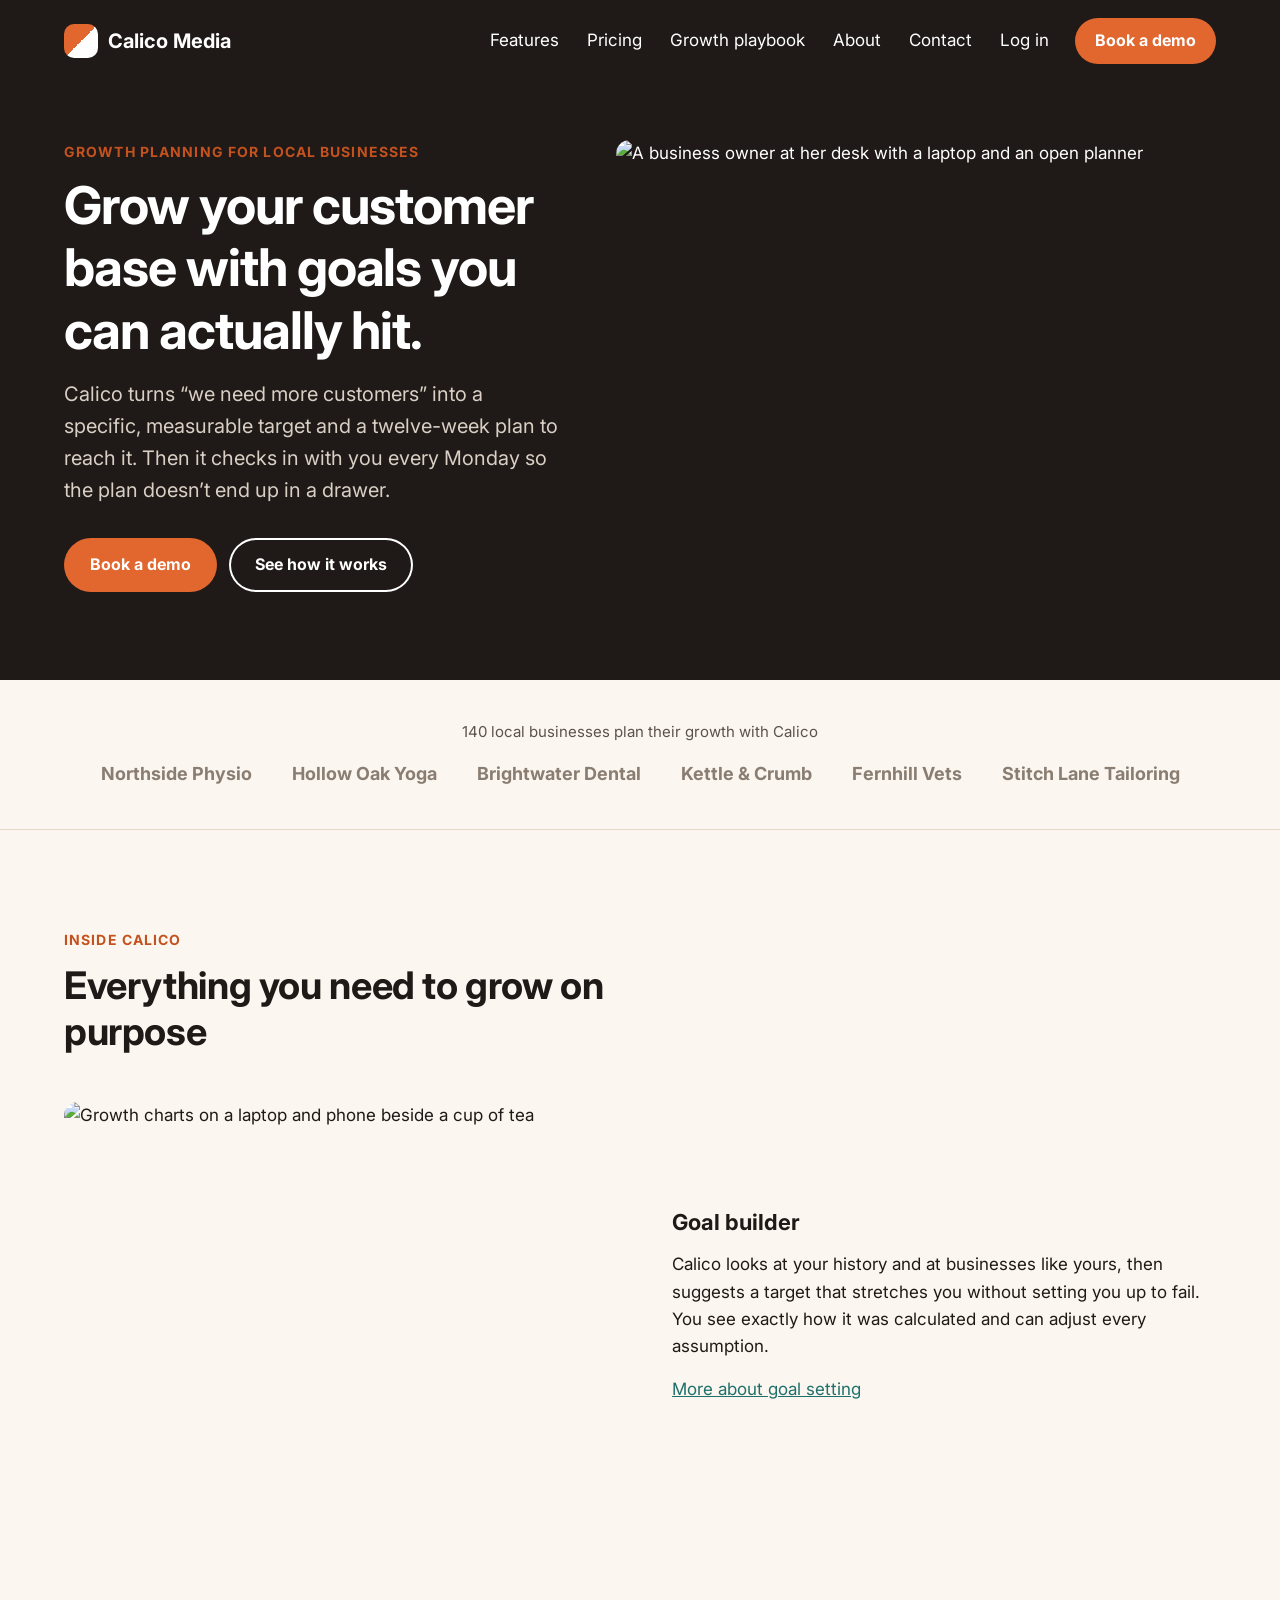
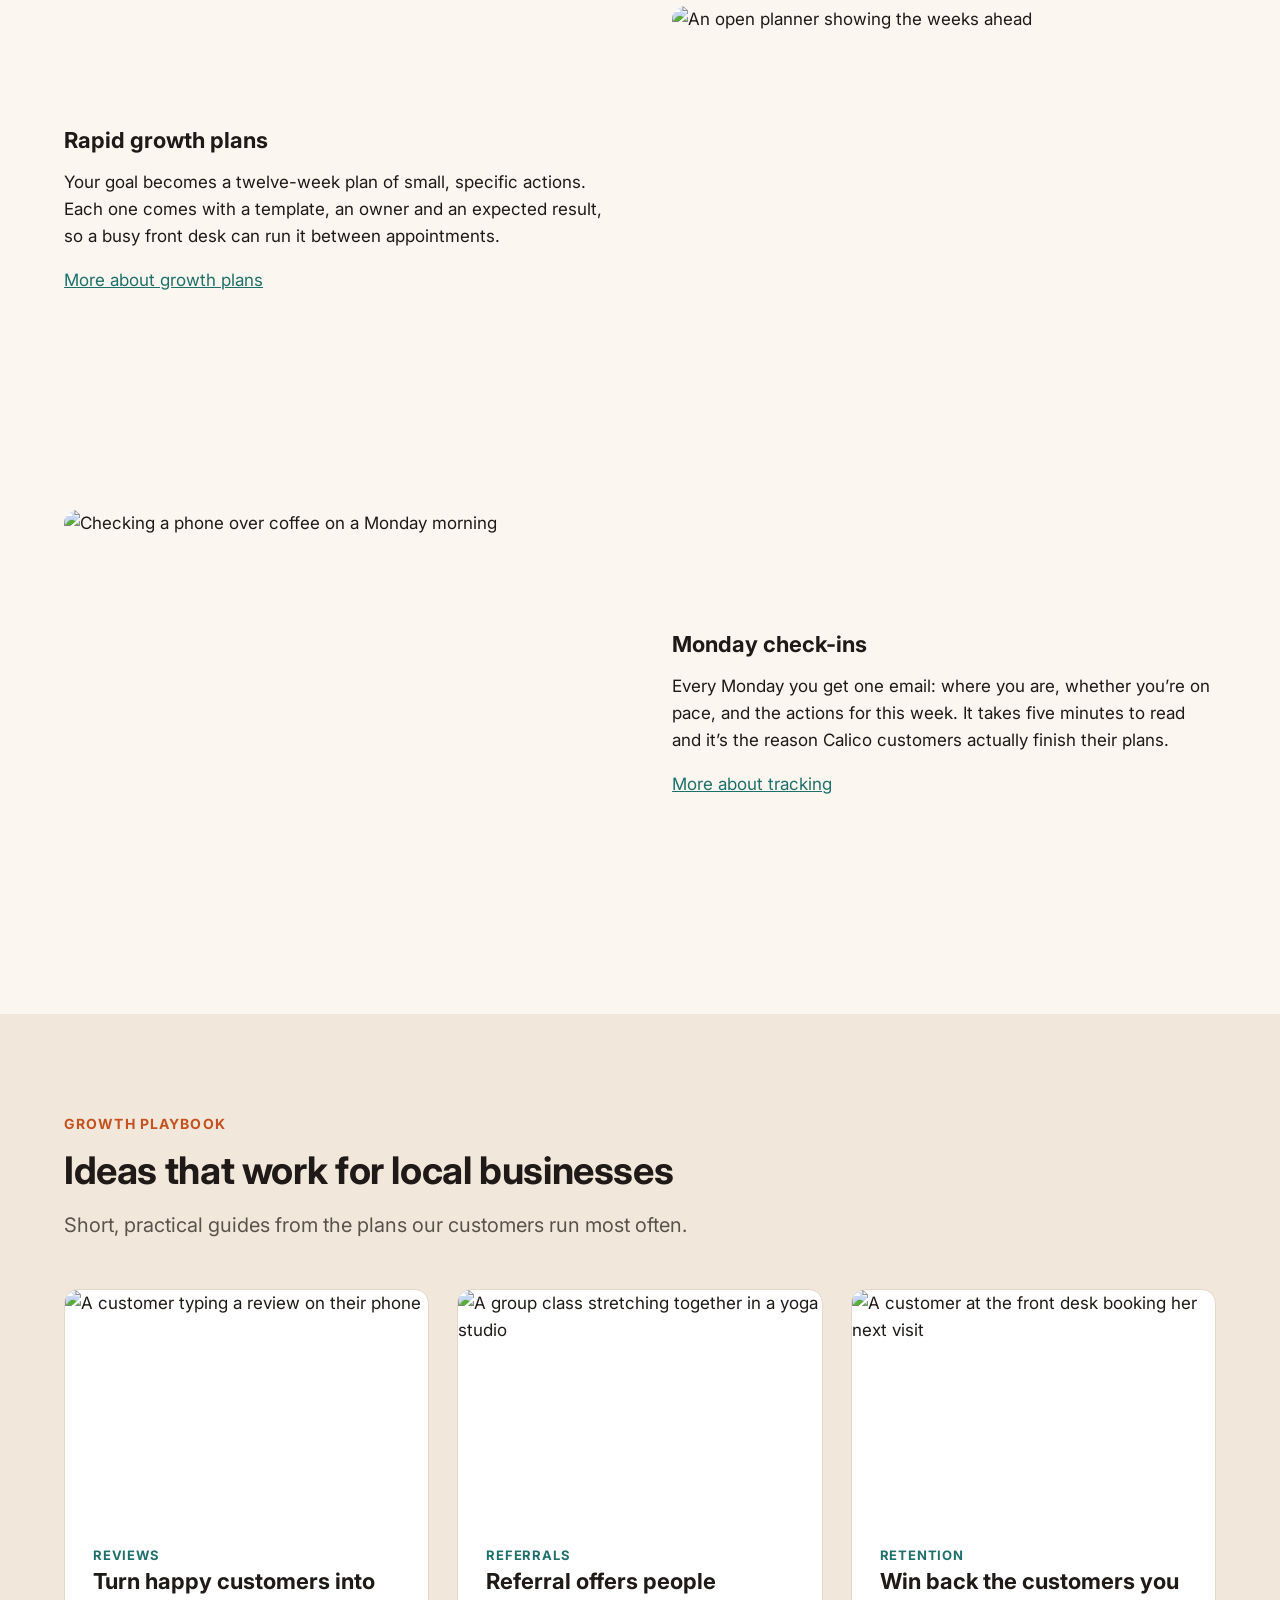
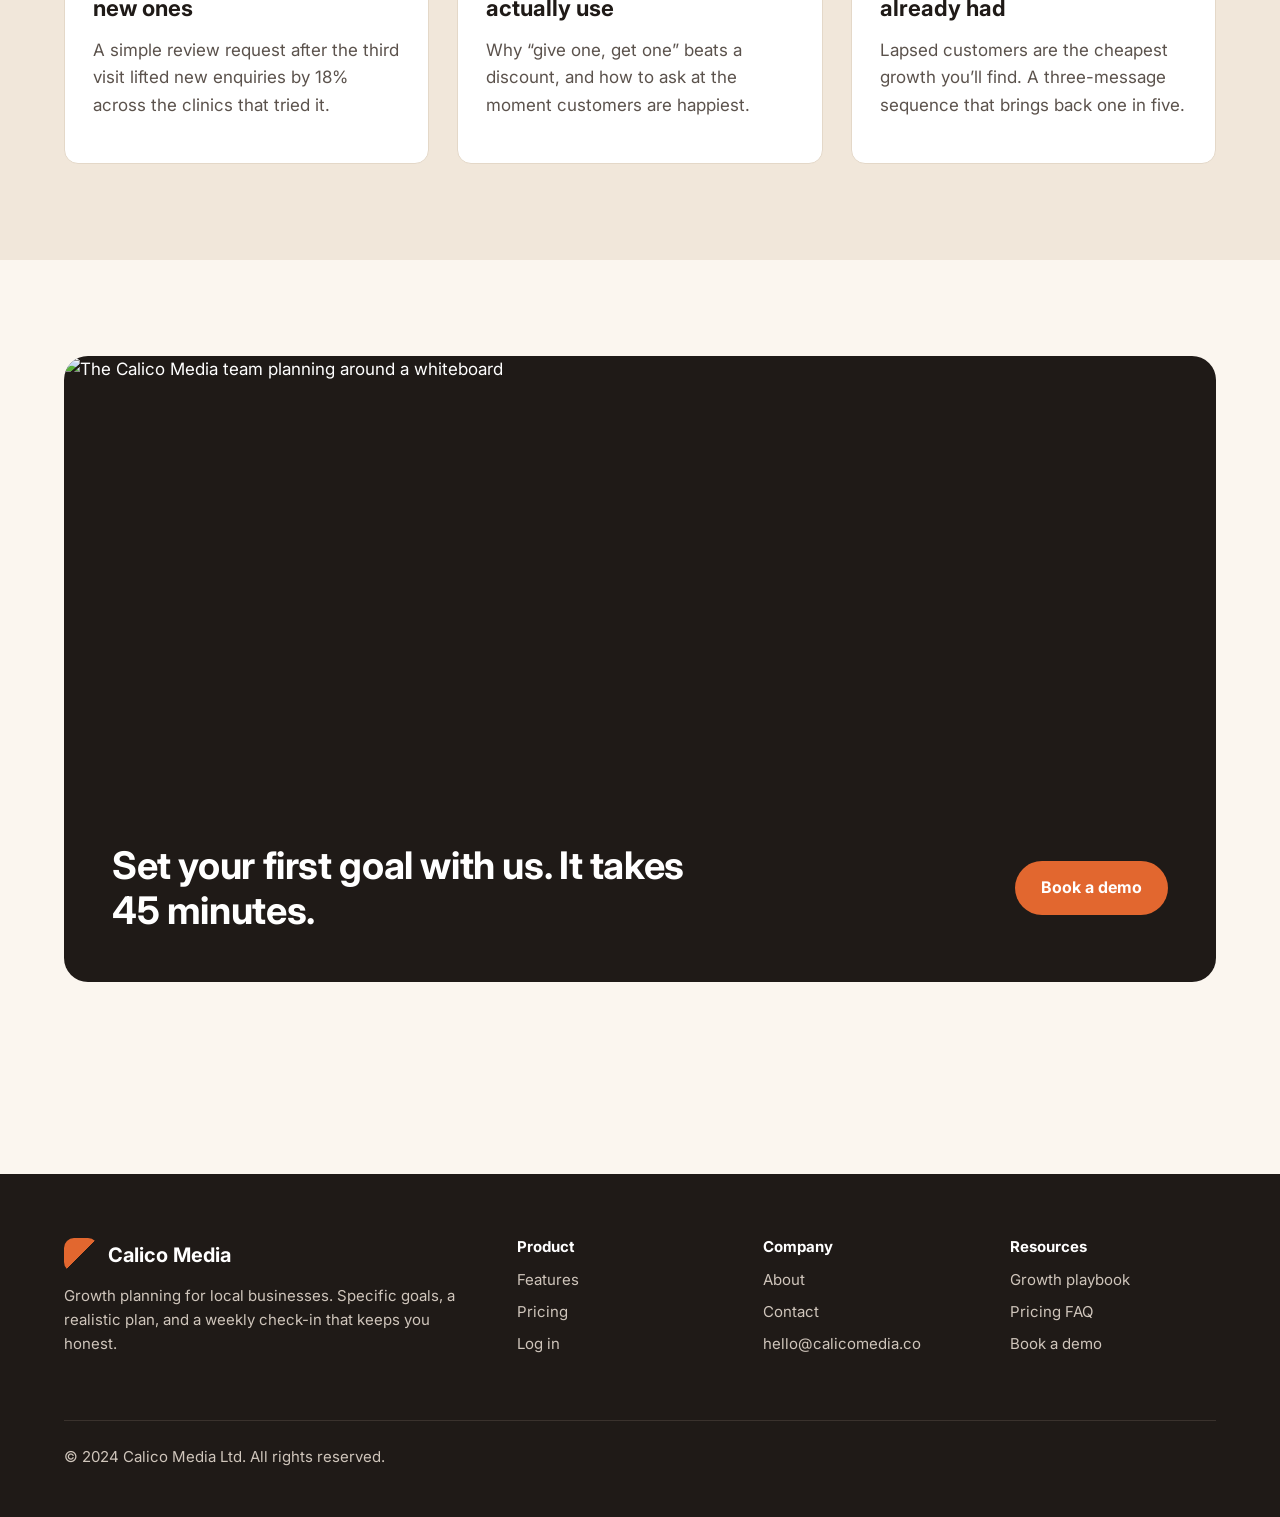
==== commit 4f379e30: "second calico revisions" ====
--- a/public/index.html
+++ b/public/index.html
@@ -51,8 +51,9 @@
           <a href="features.html" class="menu__link" onclick="closeMenu()">Features</a>
           <a href="pricing.html" class="menu__link" onclick="closeMenu()">Pricing</a>
           <a href="#playbook" class="menu__link" onclick="closeMenu()">Growth playbook</a>
+          <a href="about.html" class="menu__link" onclick="closeMenu()">About</a>
           <a href="contact.html" class="menu__link" onclick="closeMenu()">Contact</a>
-          <a href="https://app.calicomedia.co/login" onclick="closeMenu()">Log in</a></li>
+          <a href="https://app.calicomedia.co/login" class="menu__link" onclick="closeMenu()">Log in</a>
           <a href="contact.html" class="menu__link menu__link--primary" onclick="closeMenu()">Book a demo</a>
         </div>
         </nav>
@@ -230,7 +231,7 @@
       </div>
     </div>
   </footer>
-  <script src="js/contact.js"></script>
+  <script src="js/openmenu.js"></script>
 </body>
 
 </html>
--- a/public/css/styles.css
+++ b/public/css/styles.css
@@ -22,6 +22,9 @@
 html,
 body {
   overflow-x: hidden;
+}
+a {
+  color: var(--teal);
 }
 
 body {
@@ -184,18 +187,6 @@
   padding: 0;
 }
 
-.nav-links--feat,
-.nav-links--price {
-  display: flex;
-  flex-wrap: wrap;
-  align-items: center;
-  gap: 8px 28px;
-  list-style: none;
-  margin: 0;
-  padding: 0;
-  color: #000000;
-}
-
 .nav-links a {
   color: var(--ink);
   text-decoration: none;
@@ -946,10 +937,9 @@
     aspect-ratio: 16 / 9;
   }
 
-  .nav-links {
+  .site-header--home .nav-links {
     display: none;
   }
-
   .btn__menu {
     display: block;
   }
@@ -962,11 +952,13 @@
 }
 
 @media (max-width: 480px) {
-  h1 {
+  .site-header--home,
+  .hero h1 {
     font-size: 24px;
   }
 
-  p {
+  .site-header--home,
+  .hero p {
     font-size: 16px;
   }
 
